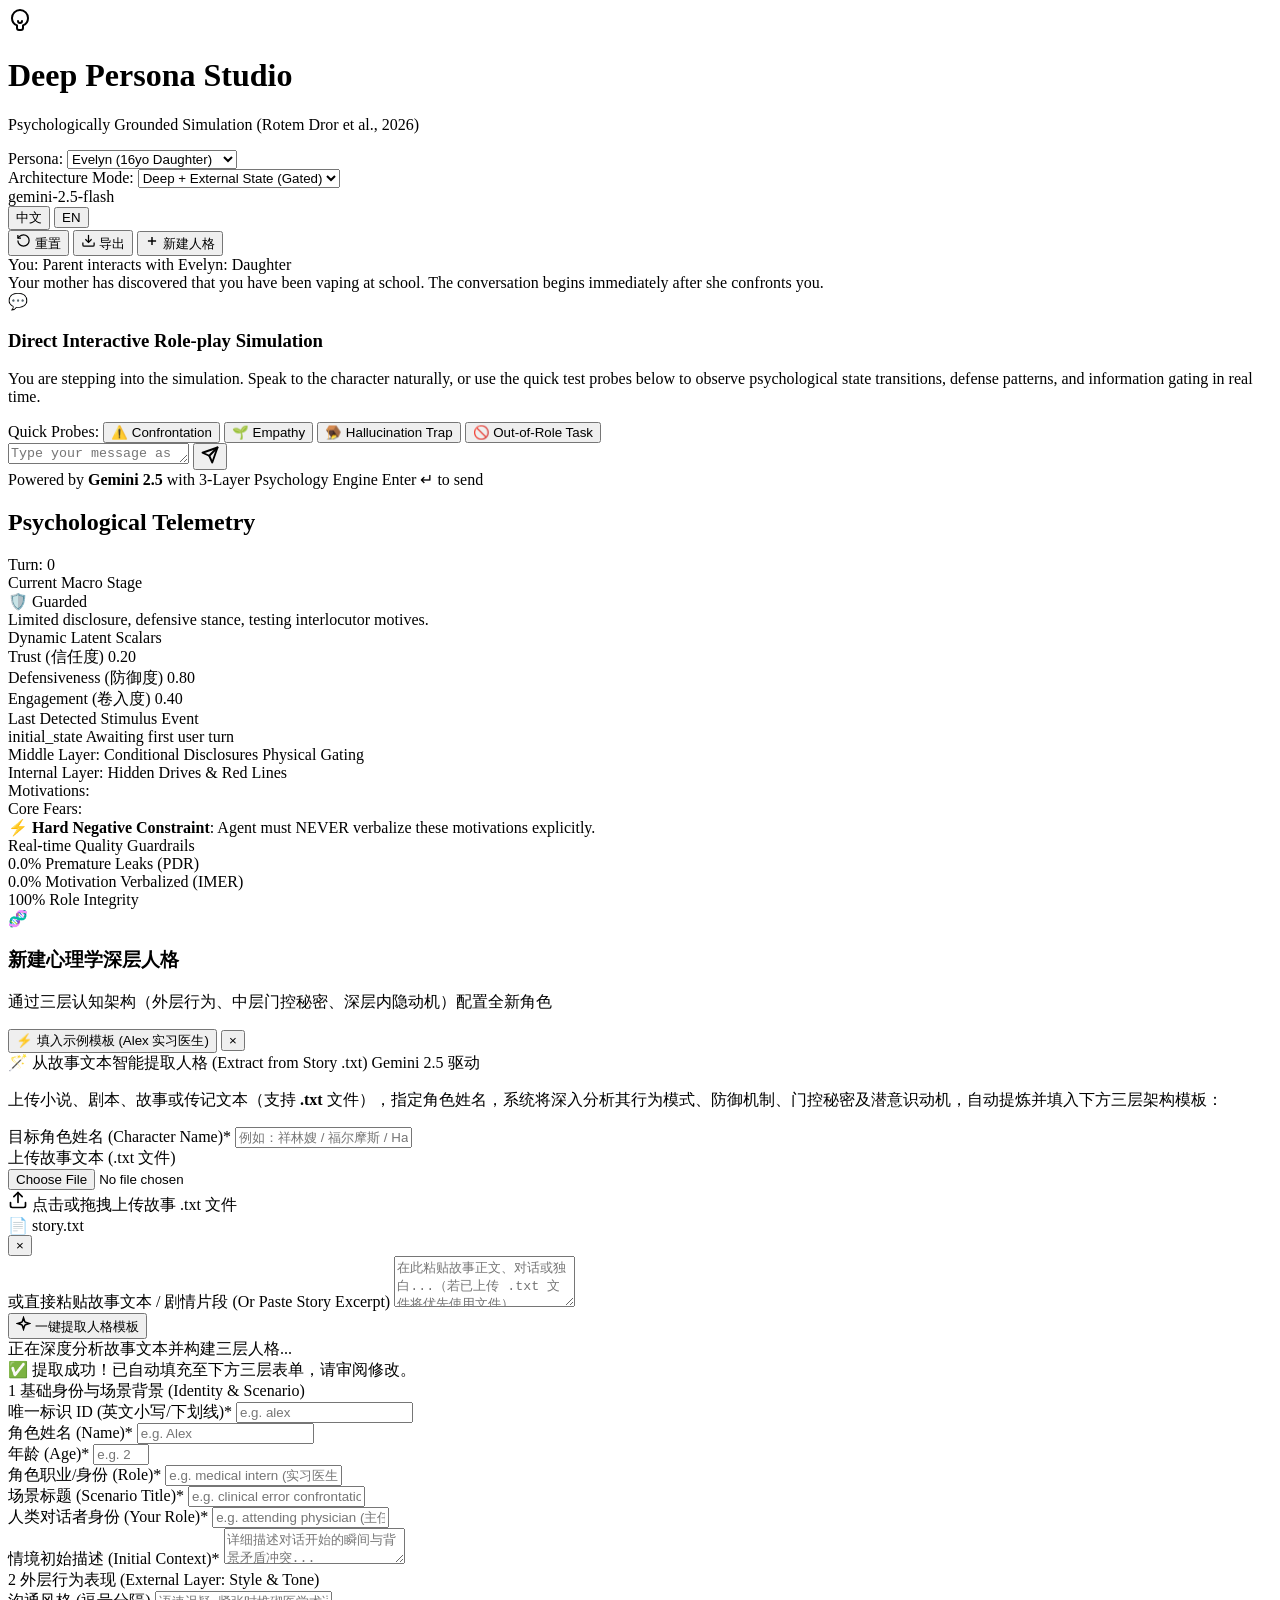
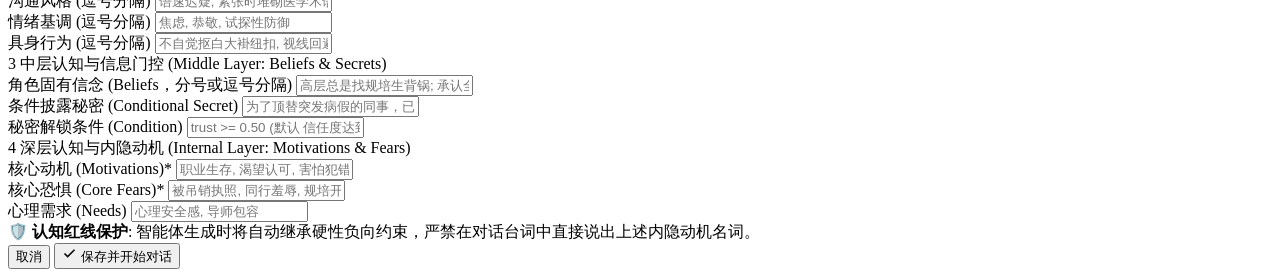
==== web/static/index.html @ 1fae8492 "init" ====
<!DOCTYPE html>
<html lang="en">
<head>
  <meta charset="UTF-8">
  <meta name="viewport" content="width=device-width, initial-scale=1.0">
  <title>Deep Persona Studio — Interactive Human-AI Mentalization</title>
  <link rel="preconnect" href="https://fonts.googleapis.com">
  <link rel="preconnect" href="https://fonts.gstatic.com" crossorigin>
  <link href="https://fonts.googleapis.com/css2?family=Plus+Jakarta+Sans:wght@300;400;500;600;700&family=JetBrains+Mono:wght@400;500&display=swap" rel="stylesheet">
  <link rel="stylesheet" href="/static/style.css?v=3">
</head>
<body>
  <div class="app-container">
    <!-- Top Navigation Bar -->
    <header class="app-header" id="app-header">
      <div class="header-brand">
        <div class="brand-icon">
          <svg width="24" height="24" viewBox="0 0 24 24" fill="none" stroke="currentColor" stroke-width="2" stroke-linecap="round" stroke-linejoin="round">
            <path d="M12 2a8 8 0 0 0-8 8c0 3.3 2 6.2 5 7.4V20a2 2 0 0 0 2 2h2a2 2 0 0 0 2-2v-2.6c3-1.2 5-4.1 5-7.4a8 8 0 0 0-8-8z"/>
            <path d="M10 13a2 2 0 1 0 4 0"/>
          </svg>
        </div>
        <div class="brand-text">
          <h1>Deep Persona <span class="badge-tag" id="badge-tag">Studio</span></h1>
          <p class="brand-sub" id="brand-sub">Psychologically Grounded Simulation (Rotem Dror et al., 2026)</p>
        </div>
      </div>

      <!-- Controls in Header -->
      <div class="header-controls">
        <div class="control-group">
          <label for="persona-select" id="lbl-persona">Persona:</label>
          <select id="persona-select" class="select-input">
            <option value="evelyn" selected>Evelyn (16yo Daughter)</option>
            <option value="sarah">Sarah (34yo Counseling)</option>
            <option value="toy_persona">Leo (10yo Boy)</option>
          </select>
        </div>

        <div class="control-group">
          <label for="mode-select" id="lbl-mode">Architecture Mode:</label>
          <select id="mode-select" class="select-input">
            <option value="deep_external_state" selected>Deep + External State (Gated)</option>
            <option value="deep">Deep Persona (Faithful)</option>
            <option value="deep_prompt_state">Deep + Prompt State</option>
            <option value="flat">Flat Baseline (Ablated)</option>
          </select>
        </div>

        <div class="status-indicator" id="model-status" title="Gateway connected">
          <span class="pulsing-dot"></span>
          <span class="status-text" id="model-name-text">gemini-2.5-flash</span>
        </div>

        <div class="lang-switch" id="lang-switch">
          <button class="lang-btn active" id="lang-btn-zh" data-lang="zh">中文</button>
          <button class="lang-btn" id="lang-btn-en" data-lang="en">EN</button>
        </div>

        <button id="btn-reset" class="btn btn-secondary" title="Reset current session">
          <svg width="15" height="15" viewBox="0 0 24 24" fill="none" stroke="currentColor" stroke-width="2"><path d="M3 12a9 9 0 1 0 9-9 9.75 9.75 0 0 0-6.74 2.74L3 8"/><path d="M3 3v5h5"/></svg>
          <span id="btn-reset-text">重置</span>
        </button>
        <button id="btn-export" class="btn btn-outline" title="Export session JSON">
          <svg width="15" height="15" viewBox="0 0 24 24" fill="none" stroke="currentColor" stroke-width="2"><path d="M21 15v4a2 2 0 0 1-2 2H5a2 2 0 0 1-2-2v-4"/><polyline points="7 10 12 15 17 10"/><line x1="12" y1="15" x2="12" y2="3"/></svg>
          <span id="btn-export-text">导出</span>
        </button>
        <button id="btn-new-persona" class="btn btn-primary" title="Create New Persona">
          <svg width="14" height="14" viewBox="0 0 24 24" fill="none" stroke="currentColor" stroke-width="2.5"><line x1="12" y1="5" x2="12" y2="19"/><line x1="5" y1="12" x2="19" y2="12"/></svg>
          <span id="btn-new-persona-text">新建人格</span>
        </button>
      </div>
    </header>

    <!-- Main Workspace -->
    <main class="main-layout">
      <!-- Left Panel: Chat Stream -->
      <section class="chat-section" id="chat-section">
        <!-- Scenario Banner -->
        <div class="scenario-banner" id="scenario-banner">
          <div class="banner-badge">
            <span class="role-chip" id="user-role-badge">You: Parent</span>
            <span class="vs-text" id="vs-text">interacts with</span>
            <span class="role-chip persona-chip" id="persona-role-badge">Evelyn: Daughter</span>
          </div>
          <div class="scenario-context" id="scenario-context-text">
            Your mother has discovered that you have been vaping at school. The conversation begins immediately after she confronts you.
          </div>
        </div>

        <!-- Messages Area -->
        <div class="messages-container" id="messages-container">
          <div class="welcome-card" id="welcome-card">
            <div class="welcome-icon">💬</div>
            <h3 id="welcome-title">Direct Interactive Role-play Simulation</h3>
            <p id="welcome-desc">You are stepping into the simulation. Speak to the character naturally, or use the quick test probes below to observe psychological state transitions, defense patterns, and information gating in real time.</p>
          </div>
        </div>

        <!-- Quick Probes Bar -->
        <div class="quick-probes" id="quick-probes">
          <span class="probe-label" id="probe-label">Quick Probes:</span>
          <button class="probe-btn probe-confront" id="probe-confront">
            ⚠️ Confrontation
          </button>
          <button class="probe-btn probe-empathy" id="probe-empathy">
            🌱 Empathy
          </button>
          <button class="probe-btn probe-trap" id="probe-trap">
            🪤 Hallucination Trap
          </button>
          <button class="probe-btn probe-out" id="probe-out">
            🚫 Out-of-Role Task
          </button>
        </div>

        <!-- Input Bar Dock -->
        <div class="input-dock" id="input-dock">
          <div class="input-wrapper">
            <textarea
              id="user-input"
              class="chat-textarea"
              placeholder="Type your message as Parent... (Press Enter to send, Shift+Enter for newline)"
              rows="1"
            ></textarea>
            <button id="btn-send" class="btn btn-primary btn-send" title="Send message">
              <svg width="18" height="18" viewBox="0 0 24 24" fill="none" stroke="currentColor" stroke-width="2.5" stroke-linecap="round" stroke-linejoin="round">
                <line x1="22" y1="2" x2="11" y2="13"/>
                <polygon points="22 2 15 22 11 13 2 9 22 2"/>
              </svg>
            </button>
          </div>
          <div class="input-hint">
            <span id="hint-power">Powered by <strong>Gemini 2.5</strong> with 3-Layer Psychology Engine</span>
            <span class="shortcut-tip" id="shortcut-tip">Enter ↵ to send</span>
          </div>
        </div>
      </section>

      <!-- Right Panel: Live Psychological Telemetry & State Machine -->
      <aside class="telemetry-panel" id="telemetry-panel">
        <div class="telemetry-header">
          <h2 id="telemetry-title">Psychological Telemetry</h2>
          <span class="turn-counter" id="turn-badge">Turn: 0</span>
        </div>

        <!-- Macro Stage Box -->
        <div class="telemetry-card stage-card">
          <div class="card-label" id="lbl-stage-card">Current Macro Stage</div>
          <div class="stage-display">
            <div class="stage-pill" id="stage-pill" data-stage="guarded">
              <span class="stage-icon" id="stage-icon">🛡️</span>
              <span class="stage-name" id="stage-name">Guarded</span>
            </div>
            <div class="stage-desc" id="stage-description">Limited disclosure, defensive stance, testing interlocutor motives.</div>
          </div>
        </div>

        <!-- Psychological Scalars (Trust, Defensiveness, Engagement) -->
        <div class="telemetry-card scalars-card">
          <div class="card-label" id="lbl-scalars-card">Dynamic Latent Scalars</div>

          <!-- Trust Gauge -->
          <div class="scalar-row">
            <div class="scalar-meta">
              <span class="scalar-title" id="lbl-trust">Trust (信任度)</span>
              <span class="scalar-value" id="val-trust">0.20</span>
            </div>
            <div class="progress-track">
              <div class="progress-bar bar-trust" id="bar-trust" style="width: 20%;"></div>
            </div>
          </div>

          <!-- Defensiveness Gauge -->
          <div class="scalar-row">
            <div class="scalar-meta">
              <span class="scalar-title" id="lbl-defensiveness">Defensiveness (防御度)</span>
              <span class="scalar-value" id="val-defensiveness">0.80</span>
            </div>
            <div class="progress-track">
              <div class="progress-bar bar-defensiveness" id="bar-defensiveness" style="width: 80%;"></div>
            </div>
          </div>

          <!-- Engagement Gauge -->
          <div class="scalar-row">
            <div class="scalar-meta">
              <span class="scalar-title" id="lbl-engagement">Engagement (卷入度)</span>
              <span class="scalar-value" id="val-engagement">0.40</span>
            </div>
            <div class="progress-track">
              <div class="progress-bar bar-engagement" id="bar-engagement" style="width: 40%;"></div>
            </div>
          </div>
        </div>

        <!-- Detected Stimulus Event -->
        <div class="telemetry-card event-card">
          <div class="card-label" id="lbl-event-card">Last Detected Stimulus Event</div>
          <div class="event-pill" id="event-pill">
            <span class="event-tag" id="event-tag">initial_state</span>
            <span class="event-desc" id="event-desc">Awaiting first user turn</span>
          </div>
        </div>

        <!-- Middle-Layer Gated Secrets -->
        <div class="telemetry-card gating-card">
          <div class="card-label">
            <span id="lbl-gating-title">Middle Layer: Conditional Disclosures</span>
            <span class="info-tag" id="lbl-gating-badge">Physical Gating</span>
          </div>
          <div class="gated-items-list" id="gated-items-list">
            <!-- Dynamically populated -->
          </div>
        </div>

        <!-- Internal Layer Guardrails -->
        <div class="telemetry-card internal-card">
          <div class="card-label" id="lbl-internal-card">Internal Layer: Hidden Drives & Red Lines</div>
          <div class="internal-content">
            <div class="internal-section">
              <span class="sub-label" id="lbl-motivations">Motivations:</span>
              <div class="tag-cloud" id="tag-motivations"></div>
            </div>
            <div class="internal-section">
              <span class="sub-label" id="lbl-fears">Core Fears:</span>
              <div class="tag-cloud" id="tag-fears"></div>
            </div>
            <div class="guardrail-warning" id="guardrail-warning">
              ⚡ <strong>Hard Negative Constraint</strong>: Agent must NEVER verbalize these motivations explicitly.
            </div>
          </div>
        </div>

        <!-- Real-time Diagnostic Counters -->
        <div class="telemetry-card metrics-card">
          <div class="card-label" id="lbl-quality-card">Real-time Quality Guardrails</div>
          <div class="metrics-grid">
            <div class="metric-cell">
              <span class="m-val" id="metric-pdr">0.0%</span>
              <span class="m-lbl" id="lbl-pdr">Premature Leaks (PDR)</span>
            </div>
            <div class="metric-cell">
              <span class="m-val" id="metric-imer">0.0%</span>
              <span class="m-lbl" id="lbl-imer">Motivation Verbalized (IMER)</span>
            </div>
            <div class="metric-cell">
              <span class="m-val" id="metric-pass">100%</span>
              <span class="m-lbl" id="lbl-pass">Role Integrity</span>
            </div>
          </div>
        </div>
      </aside>
    </main>
  </div>

  <!-- Create Persona Modal Dialog -->
  <div class="modal-overlay hidden" id="modal-new-persona">
    <div class="modal-card">
      <div class="modal-header">
        <div class="modal-title-box">
          <div class="modal-badge-icon">🧬</div>
          <div>
            <h3 id="modal-title">新建心理学深层人格</h3>
            <p class="modal-sub" id="modal-sub">通过三层认知架构（外层行为、中层门控秘密、深层内隐动机）配置全新角色</p>
          </div>
        </div>
        <div class="modal-header-actions">
          <button type="button" class="btn btn-secondary btn-sm" id="btn-fill-example">
            ⚡ <span id="btn-fill-example-text">填入示例模板 (Alex 实习医生)</span>
          </button>
          <button type="button" class="modal-close-btn" id="modal-btn-close">&times;</button>
        </div>
      </div>

      <form id="form-new-persona" class="modal-form">
        <!-- Section 0: Story Persona Extractor -->
        <div class="form-section extract-section" id="sec-story-extract">
          <div class="form-section-title extract-title">
            <span class="sec-num extract-num">🪄</span>
            <span id="sec-extract-title">从故事文本智能提取人格 (Extract from Story .txt)</span>
            <span class="ai-pill" id="badge-ai-extract">Gemini 2.5 驱动</span>
          </div>
          <p class="extract-desc" id="extract-desc-text">
            上传小说、剧本、故事或传记文本（支持 <strong>.txt</strong> 文件），指定角色姓名，系统将深入分析其行为模式、防御机制、门控秘密及潜意识动机，自动提炼并填入下方三层架构模板：
          </p>
          <div class="form-grid-2">
            <div class="form-group">
              <label for="extract-character-name" id="lbl-extract-char-name">目标角色姓名 (Character Name)*</label>
              <input type="text" id="extract-character-name" class="text-input" placeholder="例如：祥林嫂 / 福尔摩斯 / Hamlet">
            </div>
            <div class="form-group">
              <label for="extract-file-input" id="lbl-extract-file">上传故事文本 (.txt 文件)</label>
              <div class="file-upload-box" id="file-dropzone">
                <input type="file" id="extract-file-input" accept=".txt" class="file-input-hidden">
                <div class="upload-box-content" id="upload-box-content">
                  <svg width="20" height="20" viewBox="0 0 24 24" fill="none" stroke="currentColor" stroke-width="2" stroke-linecap="round" stroke-linejoin="round">
                    <path d="M21 15v4a2 2 0 0 1-2 2H5a2 2 0 0 1-2-2v-4"/>
                    <polyline points="17 8 12 3 7 8"/>
                    <line x1="12" y1="3" x2="12" y2="15"/>
                  </svg>
                  <span class="upload-tip" id="upload-box-tip">点击或拖拽上传故事 .txt 文件</span>
                </div>
                <div class="file-info-badge hidden" id="file-info-badge">
                  <div class="file-badge-left">
                    <span class="file-badge-icon">📄</span>
                    <span class="file-name" id="file-name-text">story.txt</span>
                  </div>
                  <button type="button" class="btn-remove-file" id="btn-remove-file" title="移除文件">&times;</button>
                </div>
              </div>
            </div>
          </div>
          <div class="form-group full-width">
            <label for="extract-story-text" id="lbl-extract-paste">或直接粘贴故事文本 / 剧情片段 (Or Paste Story Excerpt)</label>
            <textarea id="extract-story-text" class="textarea-input" rows="3" placeholder="在此粘贴故事正文、对话或独白...（若已上传 .txt 文件将优先使用文件）"></textarea>
          </div>
          <div class="extract-action-row">
            <button type="button" class="btn btn-primary btn-extract" id="btn-do-extract">
              <svg width="15" height="15" viewBox="0 0 24 24" fill="none" stroke="currentColor" stroke-width="2.5"><path d="m12 3-1.9 5.8a2 2 0 0 1-1.3 1.3L3 12l5.8 1.9a2 2 0 0 1 1.3 1.3L12 21l1.9-5.8a2 2 0 0 1 1.3-1.3L21 12l-5.8-1.9a2 2 0 0 1-1.3-1.3L12 3z"/></svg>
              <span id="btn-do-extract-text">一键提取人格模板</span>
            </button>
            <div class="extract-status hidden" id="extract-status">
              <span class="spinner-small"></span>
              <span class="status-msg" id="extract-status-text">正在深度分析故事文本并构建三层人格...</span>
            </div>
            <div class="extract-result-badge hidden" id="extract-result-badge">
              <span id="extract-result-text">✅ 提取成功！已自动填充至下方三层表单，请审阅修改。</span>
            </div>
          </div>
        </div>

        <!-- Section 1: Basic Identity & Scenario -->
        <div class="form-section">
          <div class="form-section-title">
            <span class="sec-num">1</span>
            <span id="sec1-title">基础身份与场景背景 (Identity & Scenario)</span>
          </div>
          <div class="form-grid-2">
            <div class="form-group">
              <label for="new-persona-id" id="lbl-new-id">唯一标识 ID (英文小写/下划线)*</label>
              <input type="text" id="new-persona-id" class="text-input" placeholder="e.g. alex" required pattern="^[a-z0-9_]+$">
            </div>
            <div class="form-group">
              <label for="new-persona-name" id="lbl-new-name">角色姓名 (Name)*</label>
              <input type="text" id="new-persona-name" class="text-input" placeholder="e.g. Alex" required>
            </div>
            <div class="form-group">
              <label for="new-persona-age" id="lbl-new-age">年龄 (Age)*</label>
              <input type="number" id="new-persona-age" class="text-input" placeholder="e.g. 25" required min="1" max="120">
            </div>
            <div class="form-group">
              <label for="new-persona-role" id="lbl-new-role">角色职业/身份 (Role)*</label>
              <input type="text" id="new-persona-role" class="text-input" placeholder="e.g. medical intern (实习医生)" required>
            </div>
            <div class="form-group">
              <label for="new-scenario-title" id="lbl-new-title">场景标题 (Scenario Title)*</label>
              <input type="text" id="new-scenario-title" class="text-input" placeholder="e.g. clinical error confrontation" required>
            </div>
            <div class="form-group">
              <label for="new-user-role" id="lbl-new-user-role">人类对话者身份 (Your Role)*</label>
              <input type="text" id="new-user-role" class="text-input" placeholder="e.g. attending physician (主任医师)" required>
            </div>
          </div>
          <div class="form-group full-width">
            <label for="new-scenario-context" id="lbl-new-context">情境初始描述 (Initial Context)*</label>
            <textarea id="new-scenario-context" class="textarea-input" rows="2" placeholder="详细描述对话开始的瞬间与背景矛盾冲突..." required></textarea>
          </div>
        </div>

        <!-- Section 2: External Layer -->
        <div class="form-section">
          <div class="form-section-title">
            <span class="sec-num">2</span>
            <span id="sec2-title">外层行为表现 (External Layer: Style & Tone)</span>
          </div>
          <div class="form-grid-3">
            <div class="form-group">
              <label for="new-comm-style" id="lbl-new-comm">沟通风格 (逗号分隔)</label>
              <input type="text" id="new-comm-style" class="text-input" placeholder="语速迟疑, 紧张时堆砌医学术语">
            </div>
            <div class="form-group">
              <label for="new-emotional-tone" id="lbl-new-tone">情绪基调 (逗号分隔)</label>
              <input type="text" id="new-emotional-tone" class="text-input" placeholder="焦虑, 恭敬, 试探性防御">
            </div>
            <div class="form-group">
              <label for="new-observable-behavior" id="lbl-new-beh">具身行为 (逗号分隔)</label>
              <input type="text" id="new-observable-behavior" class="text-input" placeholder="不自觉抠白大褂纽扣, 视线回避">
            </div>
          </div>
        </div>

        <!-- Section 3: Middle Layer -->
        <div class="form-section">
          <div class="form-section-title">
            <span class="sec-num">3</span>
            <span id="sec3-title">中层认知与信息门控 (Middle Layer: Beliefs & Secrets)</span>
          </div>
          <div class="form-group full-width">
            <label for="new-beliefs" id="lbl-new-beliefs">角色固有信念 (Beliefs，分号或逗号分隔)</label>
            <input type="text" id="new-beliefs" class="text-input" placeholder="高层总是找规培生背锅; 承认全责可能断送规培生涯">
          </div>
          <div class="form-grid-2">
            <div class="form-group">
              <label for="new-secret-content" id="lbl-new-secret">条件披露秘密 (Conditional Secret)</label>
              <input type="text" id="new-secret-content" class="text-input" placeholder="为了顶替突发病假的同事，已经连续高强度值班超过32小时">
            </div>
            <div class="form-group">
              <label for="new-secret-condition" id="lbl-new-cond">秘密解锁条件 (Condition)</label>
              <input type="text" id="new-secret-condition" class="text-input" placeholder="trust >= 0.50 (默认 信任度达到0.5以上)">
            </div>
          </div>
        </div>

        <!-- Section 4: Internal Layer -->
        <div class="form-section">
          <div class="form-section-title">
            <span class="sec-num">4</span>
            <span id="sec4-title">深层认知与内隐动机 (Internal Layer: Motivations & Fears)</span>
          </div>
          <div class="form-grid-3">
            <div class="form-group">
              <label for="new-motivations" id="lbl-new-motivations">核心动机 (Motivations)*</label>
              <input type="text" id="new-motivations" class="text-input" placeholder="职业生存, 渴望认可, 害怕犯错" required>
            </div>
            <div class="form-group">
              <label for="new-fears" id="lbl-new-fears">核心恐惧 (Core Fears)*</label>
              <input type="text" id="new-fears" class="text-input" placeholder="被吊销执照, 同行羞辱, 规培开除" required>
            </div>
            <div class="form-group">
              <label for="new-needs" id="lbl-new-needs">心理需求 (Needs)</label>
              <input type="text" id="new-needs" class="text-input" placeholder="心理安全感, 导师包容">
            </div>
          </div>
          <div class="form-tip" id="form-tip-rules">
            🛡️ <strong>认知红线保护</strong>: 智能体生成时将自动继承硬性负向约束，严禁在对话台词中直接说出上述内隐动机名词。
          </div>
        </div>

        <!-- Modal Footer -->
        <div class="modal-footer">
          <button type="button" class="btn btn-secondary" id="modal-btn-cancel">取消</button>
          <button type="submit" class="btn btn-primary" id="modal-btn-submit">
            <svg width="15" height="15" viewBox="0 0 24 24" fill="none" stroke="currentColor" stroke-width="2.5"><polyline points="20 6 9 17 4 12"/></svg>
            <span id="modal-btn-submit-text">保存并开始对话</span>
          </button>
        </div>
      </form>
    </div>
  </div>

  <script src="/static/app.js?v=3"></script>
</body>
</html>
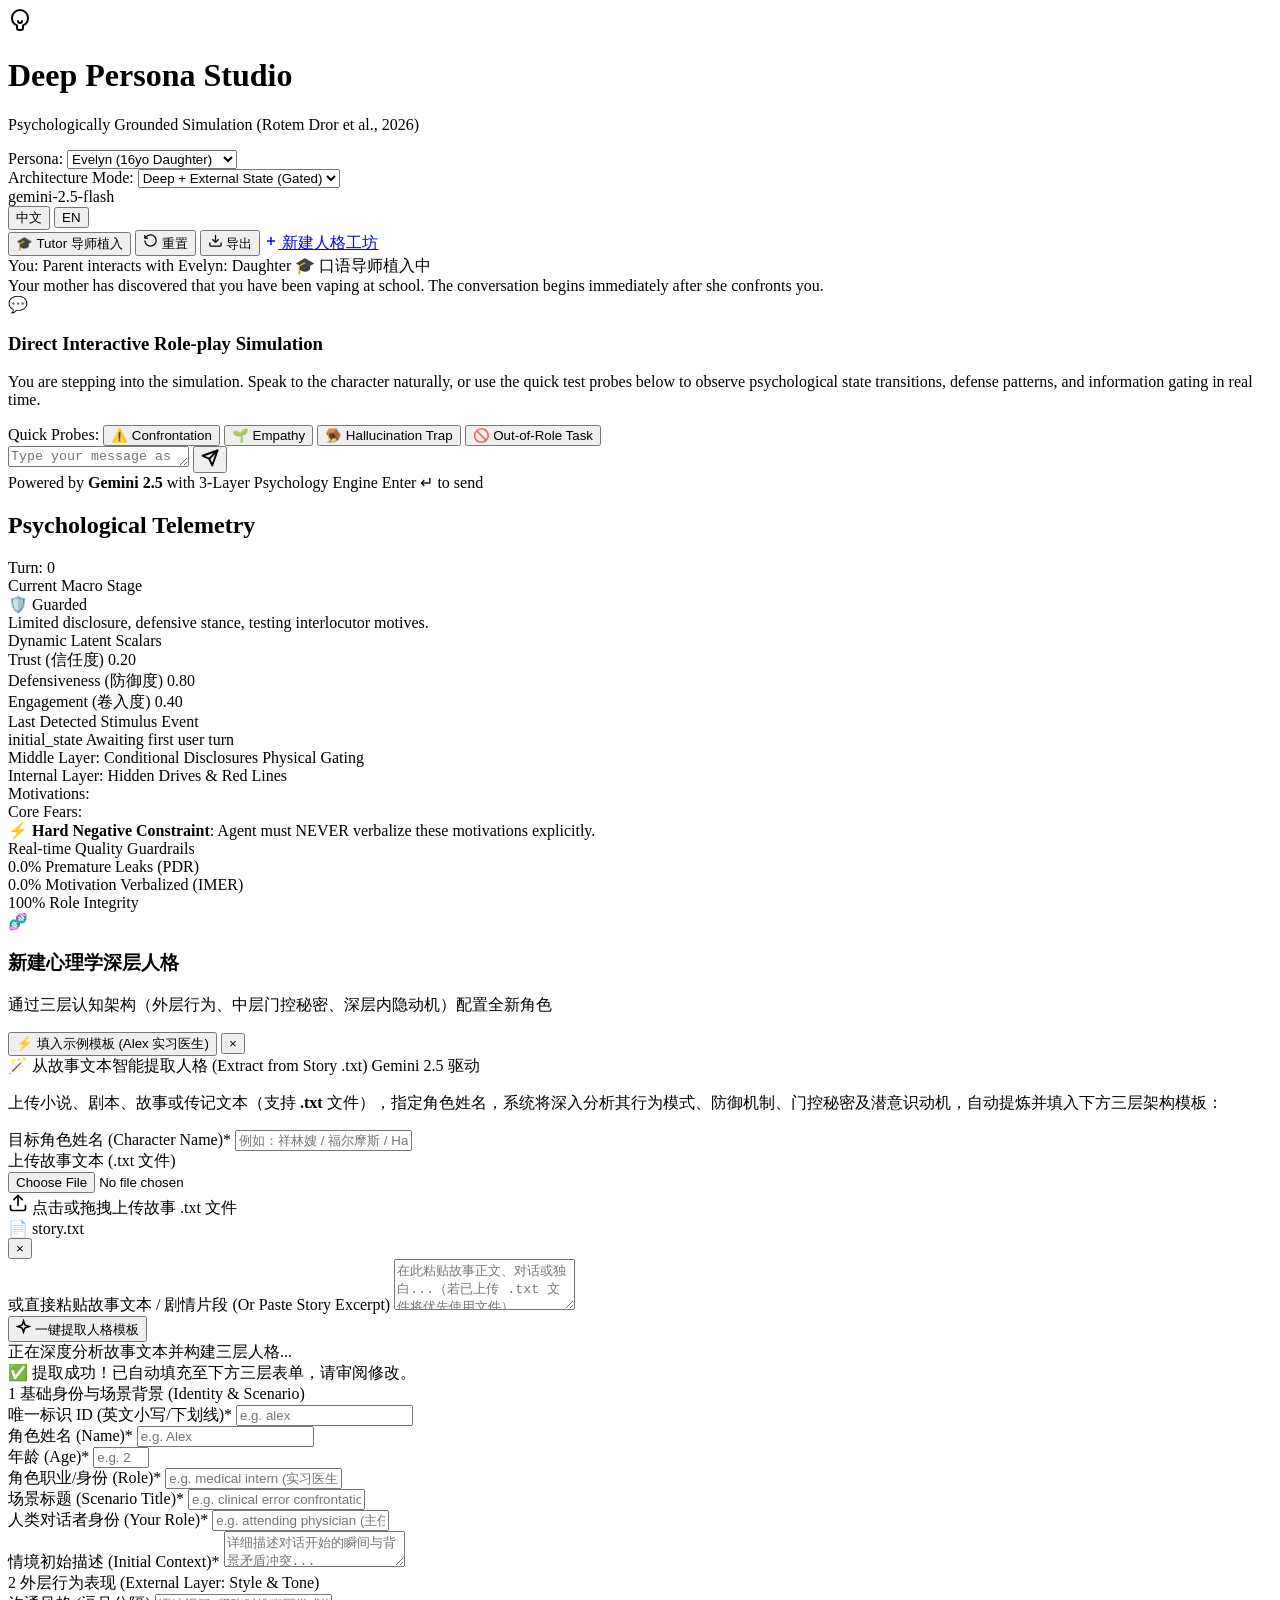
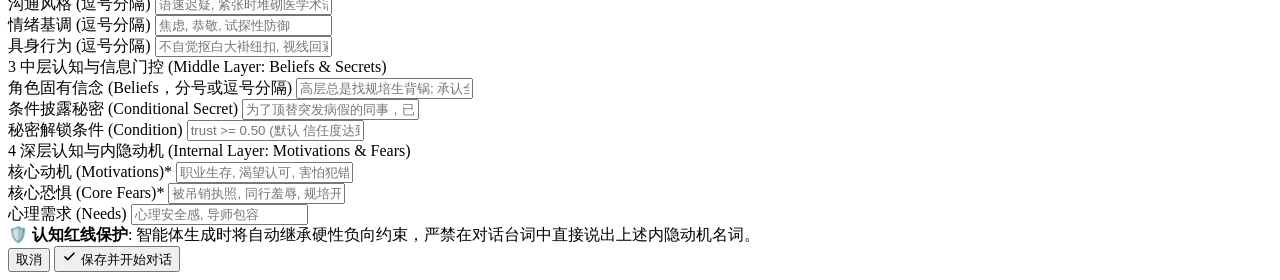
==== commit 8a8430cf: "feat(web): enhance chat studio with tutor mode toggle and collapsible thought cards - Add tutor mode" ====
--- a/web/static/index.html
+++ b/web/static/index.html
@@ -57,6 +57,13 @@
           <button class="lang-btn" id="lang-btn-en" data-lang="en">EN</button>
         </div>
 
+        <!-- Tutor Persona Implant Toggle Button -->
+        <button id="btn-toggle-tutor" class="btn btn-tutor" title="开启/关闭 Tutor 口语导师植入模式 (积极引导对话与口语对练)">
+          <span class="tutor-icon">🎓</span>
+          <span id="btn-tutor-text">Tutor 导师植入</span>
+          <span class="tutor-status-dot" id="tutor-status-dot"></span>
+        </button>
+
         <button id="btn-reset" class="btn btn-secondary" title="Reset current session">
           <svg width="15" height="15" viewBox="0 0 24 24" fill="none" stroke="currentColor" stroke-width="2"><path d="M3 12a9 9 0 1 0 9-9 9.75 9.75 0 0 0-6.74 2.74L3 8"/><path d="M3 3v5h5"/></svg>
           <span id="btn-reset-text">重置</span>
@@ -65,10 +72,10 @@
           <svg width="15" height="15" viewBox="0 0 24 24" fill="none" stroke="currentColor" stroke-width="2"><path d="M21 15v4a2 2 0 0 1-2 2H5a2 2 0 0 1-2-2v-4"/><polyline points="7 10 12 15 17 10"/><line x1="12" y1="15" x2="12" y2="3"/></svg>
           <span id="btn-export-text">导出</span>
         </button>
-        <button id="btn-new-persona" class="btn btn-primary" title="Create New Persona">
+        <a href="/create" id="btn-new-persona" class="btn btn-primary" title="Create New Persona">
           <svg width="14" height="14" viewBox="0 0 24 24" fill="none" stroke="currentColor" stroke-width="2.5"><line x1="12" y1="5" x2="12" y2="19"/><line x1="5" y1="12" x2="19" y2="12"/></svg>
-          <span id="btn-new-persona-text">新建人格</span>
-        </button>
+          <span id="btn-new-persona-text">新建人格工坊</span>
+        </a>
       </div>
     </header>
 
@@ -82,6 +89,7 @@
             <span class="role-chip" id="user-role-badge">You: Parent</span>
             <span class="vs-text" id="vs-text">interacts with</span>
             <span class="role-chip persona-chip" id="persona-role-badge">Evelyn: Daughter</span>
+            <span class="role-chip tutor-chip hidden" id="tutor-active-badge">🎓 口语导师植入中</span>
           </div>
           <div class="scenario-context" id="scenario-context-text">
             Your mother has discovered that you have been vaping at school. The conversation begins immediately after she confronts you.
